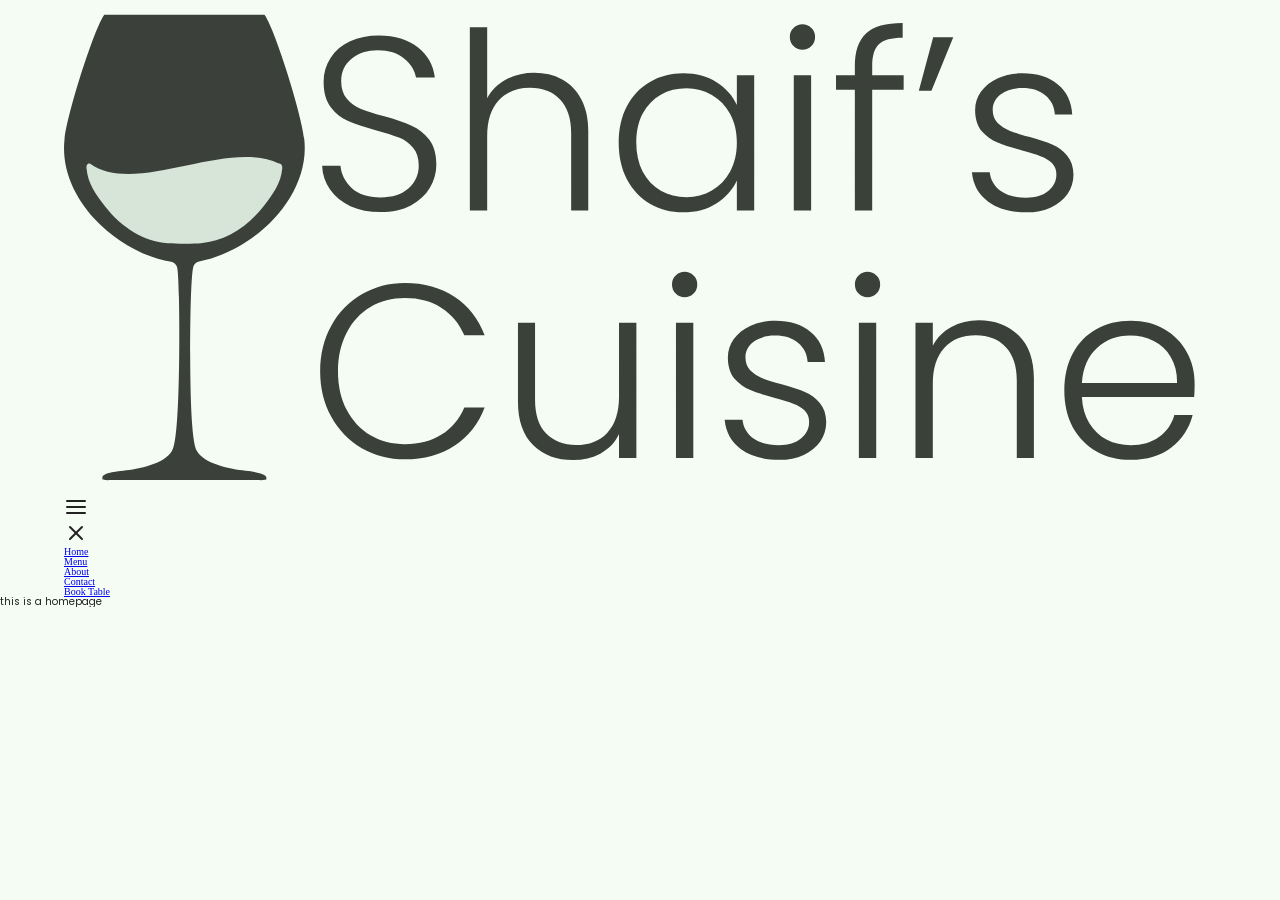
==== index.html @ fa2b7faa "feat: add navbar skeleton withlogo and nav links" ====
<!doctype html>
<html lang="en">
  <head>
    <meta charset="UTF-8" />
    <meta name="viewport" content="width=device-width, initial-scale=1.0" />
    <link rel="stylesheet" href="home.css" />
    <link rel="stylesheet" href="reset.css" />
    <link rel="stylesheet" href="globalStyles.css" />
    <link rel="stylesheet" href="components.css" />
    <!-- aos css -->
    <link rel="stylesheet" href="https://unpkg.com/aos@next/dist/aos.css" />
    <title>Home | Shaif's Cuisine</title>
  </head>
  <body>
    <!-- Nav Section -->
    <div class="nav">
      <div class="container">
        <div class="nav__wrapper">
          <a href="/index.html" class="logo">
            <img src="/images/logo.svg" alt="Shaif's Cuisine" />
          </a>
          <nav>
            <div class="nav__icon">
              <svg
                xmlns="http://www.w3.org/2000/svg"
                width="24"
                height="24"
                viewBox="0 0 24 24"
                fill="none"
                stroke="currentColor"
                stroke-width="2"
                stroke-linecap="round"
                stroke-linejoin="round"
              >
                <line x1="3" y1="12" x2="21" y2="12" />
                <line x1="3" y1="6" x2="21" y2="6" />
                <line x1="3" y1="18" x2="21" y2="18" />
              </svg>
            </div>
            <div class="nav__bgOverlay"></div>
            <ul class="nav__list">
              <div class="nav__close">
                <svg
                  xmlns="http://www.w3.org/2000/svg"
                  width="24"
                  height="24"
                  viewBox="0 0 24 24"
                  fill="none"
                  stroke="currentColor"
                  stroke-width="2"
                  stroke-linecap="round"
                  stroke-linejoin="round"
                >
                  <line x1="18" y1="6" x2="6" y2="18" />
                  <line x1="6" y1="6" x2="18" y2="18" />
                </svg>
              </div>
              <div class="nav__list__wrapper">
                <li><a href="/index.html" class="nav__link">Home</a></li>
                <li><a href="/menu.html" class="nav__link">Menu</a></li>
                <li><a href="/about.html" class="nav__link">About</a></li>
                <li><a href="/contact.html" class="nav__link">Contact</a></li>
                <li>
                  <a href="/booking.html" class="btn primary-btn">Book Table</a>
                </li>
              </div>
            </ul>
          </nav>
        </div>
      </div>
    </div>
    <!-- End Nav Section -->
    <h1>this is a homepage</h1>
    <!-- aos script -->
    <script src="https://unpkg.com/aos@next/dist/aos.js"></script>
  </body>
</html>
---- globalStyles.css ----
@import url("https://fonts.googleapis.com/css2?family=Poppins:wght@500;600&family=Raleway:ital,wght@0,100..900;1,100..900&display=swap");

html {
  font-size: 10px;
  overflow-x: hidden;
}
:root {
  --green-1: #26643b;
  --green-2: #a2de96;
  --lightGreen-1: #d6e5d8;
  --lightGreen-2: #f5fcf4;
  --black-1: #3b413a;
  --black-2: #3f3c3c;
  --black-3: #5b6359;
  --white-1: #e8e8e8;
}
body {
  background-color: var(--lightGreen-2);
  overflow-x: hidden;
}
section {
  padding: 100px 0;
}
@media only screen and(max-width:768px) {
  section {
    padding: 50px 0;
  }
}
.container {
  max-width: 1200px;
  width: 90%;
  margin: 0 auto;
}
img {
  width: 100%;
  height: 100%;
  object-fit: cover;
}
h1,
h2,
h3,
h4 {
  font-family: "Poppins", sans-serif;
}
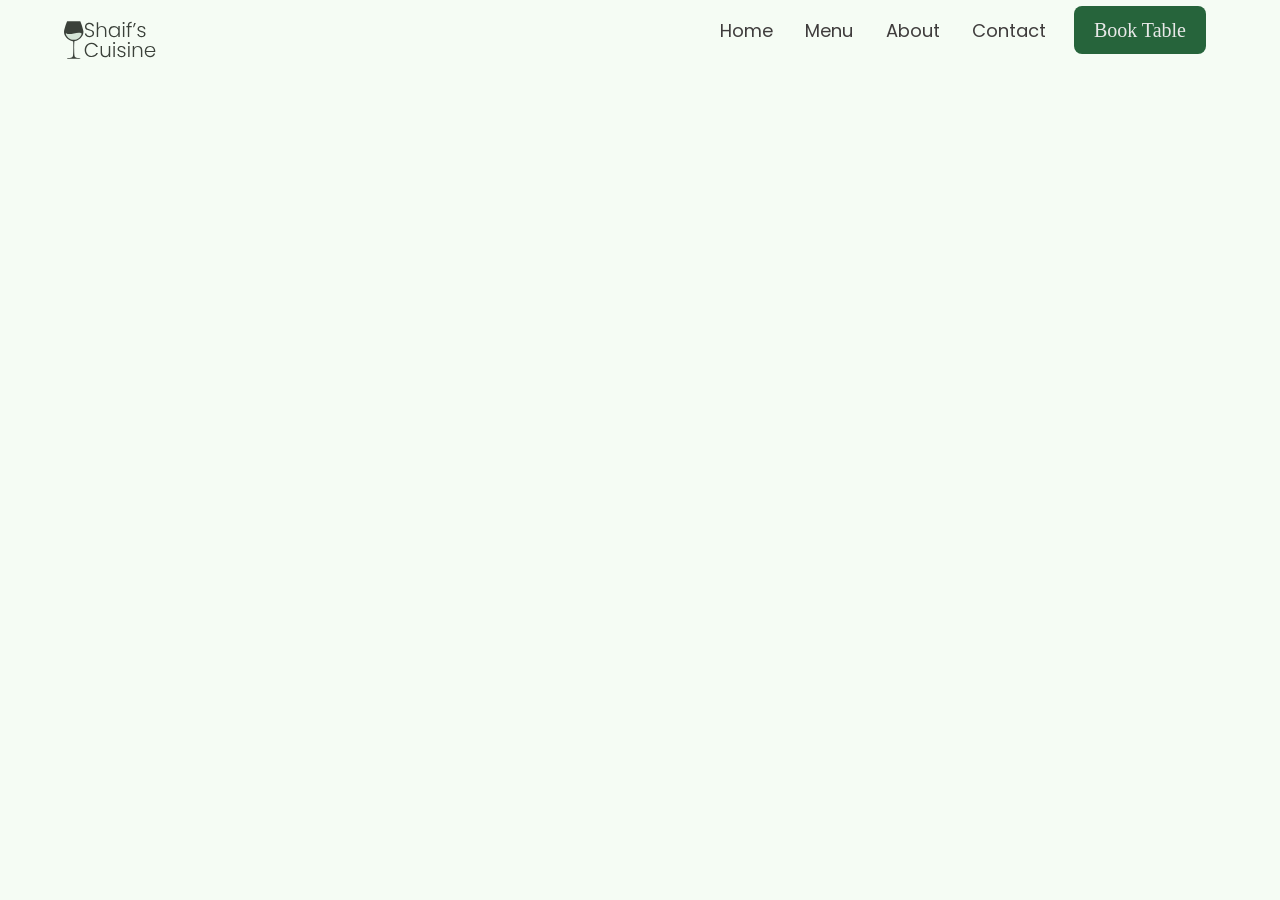
==== commit 40b72367: "style(navbar): complete navbar styling and responsive design" ====
--- a/index.html
+++ b/index.html
@@ -3,7 +3,6 @@
   <head>
     <meta charset="UTF-8" />
     <meta name="viewport" content="width=device-width, initial-scale=1.0" />
-    <link rel="stylesheet" href="home.css" />
     <link rel="stylesheet" href="reset.css" />
     <link rel="stylesheet" href="globalStyles.css" />
     <link rel="stylesheet" href="components.css" />
@@ -70,8 +69,9 @@
       </div>
     </div>
     <!-- End Nav Section -->
-    <h1>this is a homepage</h1>
     <!-- aos script -->
     <script src="https://unpkg.com/aos@next/dist/aos.js"></script>
+    <!-- Custom Script -->
+    <script src="/main.js"></script>
   </body>
 </html>
--- a/globalStyles.css
+++ b/globalStyles.css
@@ -2,7 +2,6 @@
 
 html {
   font-size: 10px;
-  overflow-x: hidden;
 }
 :root {
   --green-1: #26643b;
@@ -34,7 +33,7 @@
 img {
   width: 100%;
   height: 100%;
-  object-fit: cover;
+  object-fit: contain;
 }
 h1,
 h2,
--- a/components.css
+++ b/components.css
@@ -0,0 +1,110 @@
+/* nav styles */
+.nav {
+  padding: 2rem 0;
+}
+.nav__icon,
+.nav__close,
+.nav__bgOverlay {
+  display: none;
+}
+.nav__wrapper {
+  display: flex;
+  justify-content: space-between;
+}
+.nav__list li {
+  display: inline-block;
+  margin: 0 1rem;
+}
+.nav__list .nav__link {
+  font-size: 1.8rem;
+  font-family: "Poppins";
+  color: var(--black-2);
+  padding: 0.5rem;
+  text-decoration: none;
+}
+.nav__list li:hover .nav__link {
+  color: var(--green-1);
+}
+@media only screen and (max-width: 768px) {
+  .nav {
+    position: relative;
+  }
+  .nav__icon {
+    display: block;
+  }
+  .nav__icon svg,
+  .nav__close svg {
+    pointer-events: none;
+    height: 30px;
+    width: 30px;
+  }
+  .nav__close {
+    display: block;
+    position: absolute;
+    color: var(--black-1);
+    right: 1rem;
+    top: 1rem;
+    cursor: pointer;
+  }
+  .nav__list {
+    z-index: 1000;
+    position: absolute;
+    top: 0;
+    left: 100%;
+    height: 100vh;
+    width: 80%;
+    background: var(--lightGreen-1);
+    display: flex;
+    align-items: center;
+    justify-content: flex-end;
+    padding-right: 2rem;
+    transform: translate(0);
+    overflow: hidden;
+    transition: 0.3s ease-in transform;
+  }
+  .nav__list.show {
+    transform: translateX(-100%);
+  }
+  .nav__list li {
+    display: block;
+    text-align: right;
+    margin-bottom: 2rem;
+  }
+  .nav__list a {
+    font-size: 1.6rem;
+  }
+  .nav__bgOverlay {
+    position: absolute;
+    left: 0;
+    top: 0;
+    z-index: 1000;
+    height: 100vh;
+    width: 100%;
+    background: rgba(18, 24, 14, 0.808);
+    display: none;
+  }
+  .nav__bgOverlay.active {
+    display: block;
+  }
+}
+/* global button style */
+.btn {
+  color: var(--green-1);
+  font-family: "Poppins";
+  font-weight: 500;
+  border-radius: 8px;
+  font-size: 1.4rem;
+  padding: 1rem 2rem;
+  text-decoration: none;
+}
+.primary-btn {
+  color: var(--white-1);
+  background-color: var(--green-1);
+}
+
+@media only screen and (min-width: 768px) {
+  .btn {
+    padding: 1.3rem 2rem;
+    font-size: 2rem;
+  }
+}
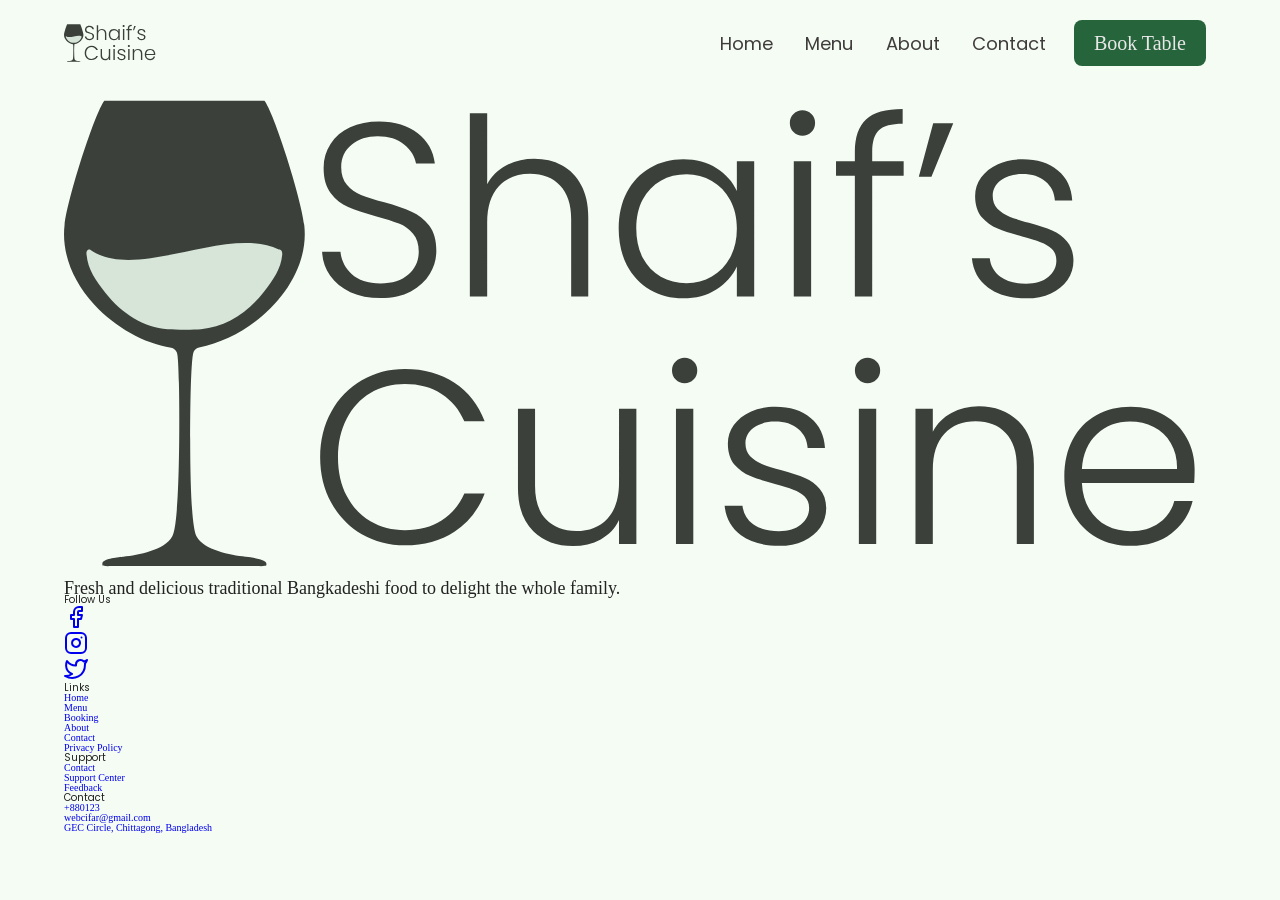
==== commit 64467b25: "feat: add footer skeleton structure" ====
--- a/index.html
+++ b/index.html
@@ -69,6 +69,113 @@
       </div>
     </div>
     <!-- End Nav Section -->
+    <!-- Footer Section -->
+    <footer>
+      <div class="container">
+        <div class="footer__wrapper">
+          <div class="footer__col1">
+            <div class="footer__logo">
+              <img src="/images/logo.svg" alt="Shaif's Cuisine" />
+            </div>
+            <p class="footer__desc">
+              Fresh and delicious traditional Bangkadeshi food to delight the
+              whole family.
+            </p>
+            <div class="footer__socials">
+              <h4 class="footer__socials__title">Follow Us</h4>
+              <ul>
+                <li>
+                  <a href="#"
+                    ><svg
+                      xmlns="http://www.w3.org/2000/svg"
+                      width="24"
+                      height="24"
+                      viewBox="0 0 24 24"
+                      fill="none"
+                      stroke="currentColor"
+                      stroke-width="2"
+                      stroke-linecap="round"
+                      stroke-linejoin="round"
+                    >
+                      <path
+                        d="M18 2h-3a5 5 0 0 0-5 5v3H7v4h3v8h4v-8h3l1-4h-4V7a1 1 0 0 1 1-1h3z"
+                      /></svg
+                  ></a>
+                </li>
+                <li>
+                  <a href="#"
+                    ><svg
+                      xmlns="http://www.w3.org/2000/svg"
+                      width="24"
+                      height="24"
+                      viewBox="0 0 24 24"
+                      fill="none"
+                      stroke="currentColor"
+                      stroke-width="2"
+                      stroke-linecap="round"
+                      stroke-linejoin="round"
+                    >
+                      <rect x="2" y="2" width="20" height="20" rx="5" ry="5" />
+                      <path
+                        d="M16 11.37A4 4 0 1 1 12.63 8 4 4 0 0 1 16 11.37z"
+                      />
+                      <line x1="17.5" y1="6.5" x2="17.51" y2="6.5" /></svg
+                  ></a>
+                </li>
+                <li>
+                  <a href="#"
+                    ><svg
+                      xmlns="http://www.w3.org/2000/svg"
+                      width="24"
+                      height="24"
+                      viewBox="0 0 24 24"
+                      fill="none"
+                      stroke="currentColor"
+                      stroke-width="2"
+                      stroke-linecap="round"
+                      stroke-linejoin="round"
+                    >
+                      <path
+                        d="M23 3a10.9 10.9 0 0 1-3.14 1.53 4.48 4.48 0 0 0-7.86 3v1A10.66 10.66 0 0 1 3 4s-4 9 5 13a11.64 11.64 0 0 1-7 2c9 5 20 0 20-11.5a4.5 4.5 0 0 0-.08-.83A7.72 7.72 0 0 0 23 3z"
+                      /></svg
+                  ></a>
+                </li>
+              </ul>
+            </div>
+          </div>
+          <div class="footer__col2">
+            <h3 class="footer__text__title">Links</h3>
+            <ul class="footer__text">
+              <li><a href="/index.html">Home</a></li>
+              <li><a href="/menu.html">Menu</a></li>
+              <li><a href="/booking.html">Booking</a></li>
+              <li><a href="/about.html">About</a></li>
+              <li><a href="/contact.html">Contact</a></li>
+              <li><a href="#">Privacy Policy</a></li>
+            </ul>
+            <div class="footer__col3">
+              <h3 class="footer__text__title">Support</h3>
+              <ul class="footer__text">
+                <li><a href="/contact.html">Contact</a></li>
+                <li><a href="#">Support Center</a></li>
+                <li><a href="#">Feedback</a></li>
+              </ul>
+            </div>
+            <div class="footer__col4">
+              <h3 class="footer__text__title">Contact</h3>
+              <ul class="footer__text">
+                <li><a href="tel:+880123">+880123</a></li>
+                <li>
+                  <a href="mailto:webcifar@gmail.com">webcifar@gmail.com</a>
+                </li>
+                <li><a href="#">GEC Circle, Chittagong, Bangladesh</a></li>
+              </ul>
+            </div>
+          </div>
+        </div>
+      </div>
+    </footer>
+    <!-- End Footer Section -->
     <!-- aos script -->
     <script src="https://unpkg.com/aos@next/dist/aos.js"></script>
     <!-- Custom Script -->
--- a/globalStyles.css
+++ b/globalStyles.css
@@ -41,3 +41,13 @@
 h4 {
   font-family: "Poppins", sans-serif;
 }
+p {
+  font-family: Raleway;
+  font-weight: 400;
+  line-height: 1.4rem;
+  font-size: 1.8rem;
+}
+a {
+  display: inline-block;
+  text-decoration: none;
+}
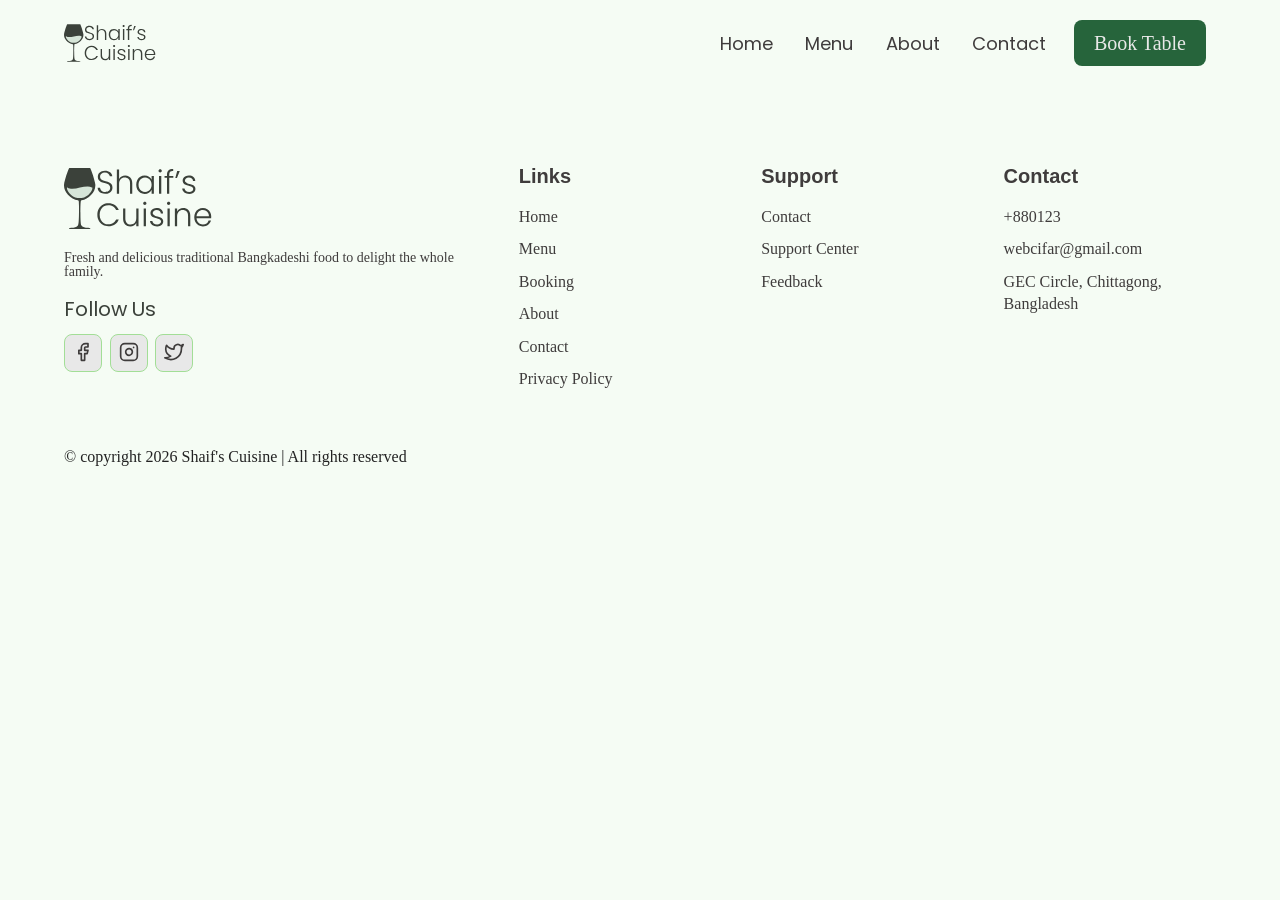
==== commit a3d81733: "style: complete footer styling and responsive layout" ====
--- a/index.html
+++ b/index.html
@@ -153,28 +153,35 @@
               <li><a href="/contact.html">Contact</a></li>
               <li><a href="#">Privacy Policy</a></li>
             </ul>
-            <div class="footer__col3">
-              <h3 class="footer__text__title">Support</h3>
-              <ul class="footer__text">
-                <li><a href="/contact.html">Contact</a></li>
-                <li><a href="#">Support Center</a></li>
-                <li><a href="#">Feedback</a></li>
-              </ul>
-            </div>
-            <div class="footer__col4">
-              <h3 class="footer__text__title">Contact</h3>
-              <ul class="footer__text">
-                <li><a href="tel:+880123">+880123</a></li>
-                <li>
-                  <a href="mailto:webcifar@gmail.com">webcifar@gmail.com</a>
-                </li>
-                <li><a href="#">GEC Circle, Chittagong, Bangladesh</a></li>
-              </ul>
-            </div>
+          </div>
+          <div class="footer__col3">
+            <h3 class="footer__text__title">Support</h3>
+            <ul class="footer__text">
+              <li><a href="/contact.html">Contact</a></li>
+              <li><a href="#">Support Center</a></li>
+              <li><a href="#">Feedback</a></li>
+            </ul>
+          </div>
+          <div class="footer__col4">
+            <h3 class="footer__text__title">Contact</h3>
+            <ul class="footer__text">
+              <li><a href="tel:+880123">+880123</a></li>
+              <li>
+                <a href="mailto:webcifar@gmail.com">webcifar@gmail.com</a>
+              </li>
+              <li><a href="#">GEC Circle, Chittagong, Bangladesh</a></li>
+            </ul>
           </div>
         </div>
       </div>
     </footer>
+    <div id="copyright">
+      <div class="container">
+        <p class="copyright__text">
+          &copy; copyright 2026 Shaif's Cuisine | All rights reserved
+        </p>
+      </div>
+    </div>
     <!-- End Footer Section -->
     <!-- aos script -->
     <script src="https://unpkg.com/aos@next/dist/aos.js"></script>
--- a/components.css
+++ b/components.css
@@ -108,3 +108,99 @@
     font-size: 2rem;
   }
 }
+
+/* footer styles */
+.footer {
+  background: var(--lightGreen-1);
+  padding-top: 5rem;
+  padding-bottom: 2rem;
+}
+.footer__wrapper {
+  display: flex;
+  flex-direction: column;
+  gap: 3rem;
+}
+.footer__logo {
+  width: 150px;
+  margin-bottom: 2rem;
+}
+.footer__desc {
+  font-size: 1.4rem;
+  color: var(--black-2);
+  margin-bottom: 2rem;
+}
+.footer__socials__title {
+  font-size: 1.8rem;
+  color: var(--black-1);
+  margin-bottom: 1rem;
+}
+.footer__socials li {
+  display: inline-block;
+  margin-right: 0.5rem;
+}
+.footer__socials a {
+  padding: 0.5rem 0.8rem;
+  background-color: var(--white-1);
+  border: 1px solid var(--green-2);
+  border-radius: 8px;
+}
+.footer__socials svg {
+  width: 20px;
+  color: var(--black-2);
+}
+.footer__text__title {
+  font-size: 1.8rem;
+  margin-bottom: 0.5rem;
+  color: var(--black-2);
+  font-weight: 600;
+}
+.footer__text a {
+  font-size: 1.4rem;
+  margin-bottom: 0.5rem;
+  color: var(--black-2);
+  font-family: Raleway;
+  font-weight: 500;
+  line-height: 1.4em;
+}
+@media only screen and (min-width: 768px) {
+  footer {
+    padding-top: 8rem;
+    padding-bottom: 4rem;
+  }
+  .footer__wrapper {
+    flex-direction: row;
+  }
+  .footer__col1 {
+    flex: 4;
+  }
+  .footer__col2,
+  .footer__col3,
+  .footer__col4 {
+    flex: 2;
+  }
+  .footer__socials__title {
+    font-size: 2rem;
+    margin-bottom: 1.5rem;
+  }
+  .footer__text__title {
+    font-size: 2rem;
+    margin-bottom: 2rem;
+  }
+  .footer__text a {
+    font-size: 1.6rem;
+    margin-bottom: 1rem;
+  }
+}
+#copyright {
+  padding: 1rem 0;
+}
+.copyright__text {
+  font-size: 1.4rem;
+  text-align: center;
+}
+@media only screen and (min-width: 768px) {
+  .copyright__text {
+    font-size: 1.6rem;
+    text-align: left;
+  }
+}
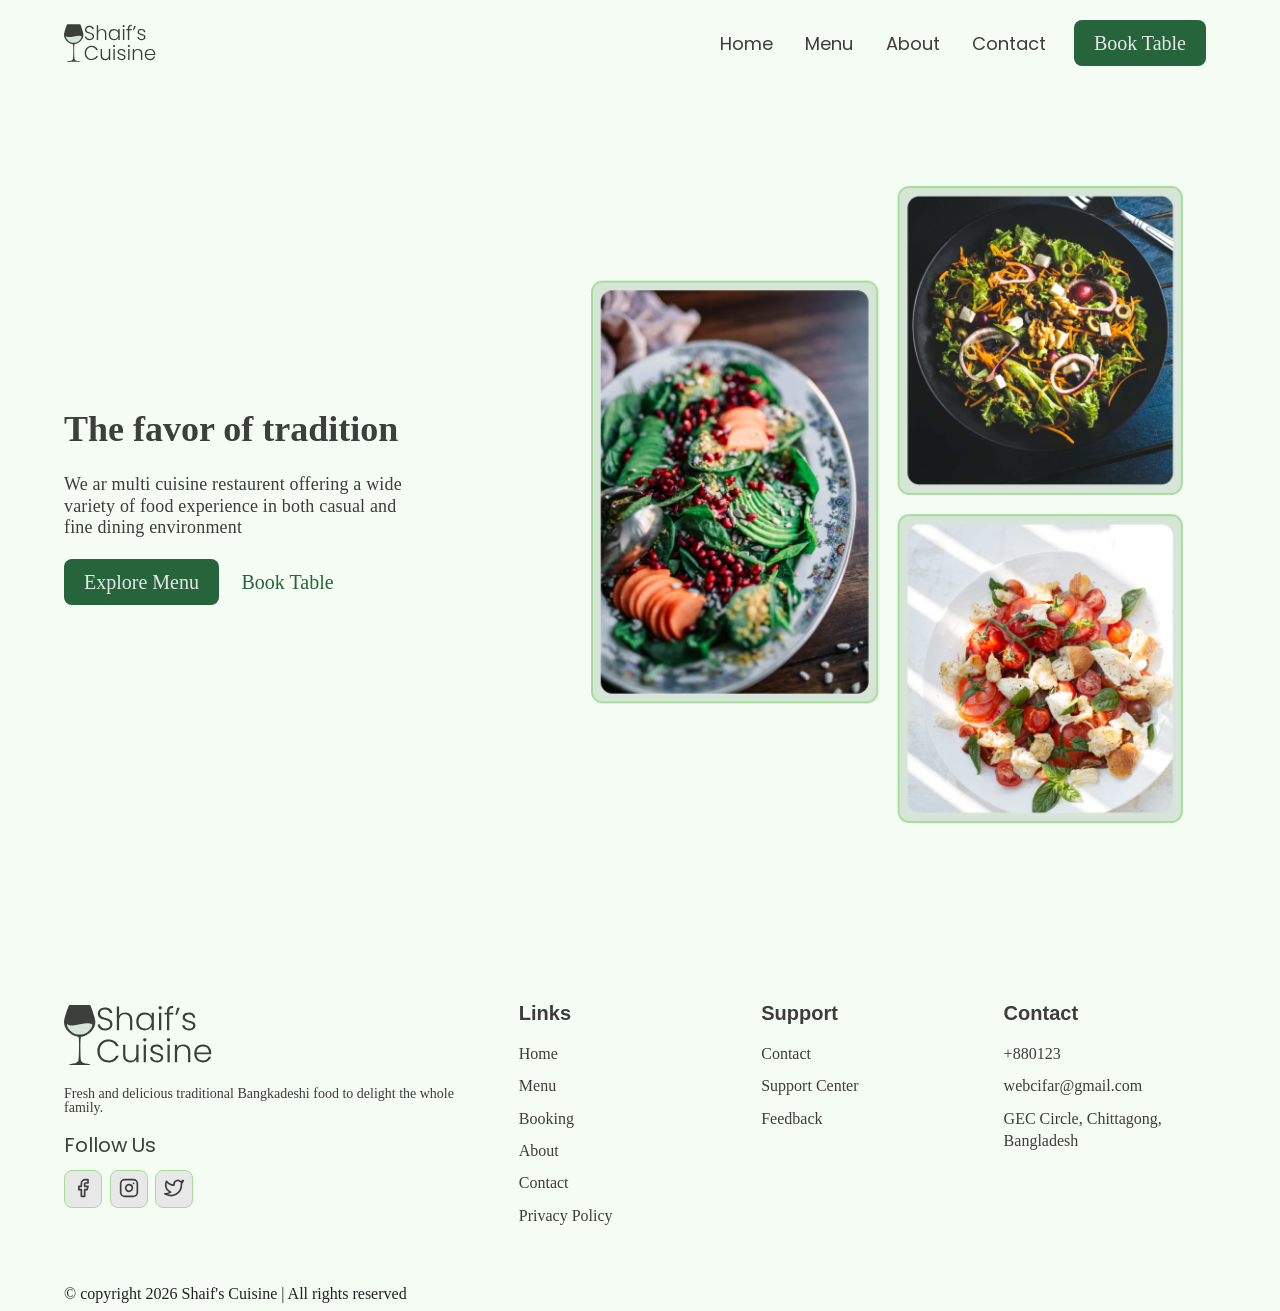
==== commit 201190a0: "feat: add hero skeleton and styles with responsive layout" ====
--- a/index.html
+++ b/index.html
@@ -8,6 +8,7 @@
     <link rel="stylesheet" href="components.css" />
     <!-- aos css -->
     <link rel="stylesheet" href="https://unpkg.com/aos@next/dist/aos.css" />
+    <link rel="stylesheet" href="home.css" />
     <title>Home | Shaif's Cuisine</title>
   </head>
   <body>
@@ -69,6 +70,32 @@
       </div>
     </div>
     <!-- End Nav Section -->
+    <!-- Hero Section -->
+    <section id="hero">
+      <div class="container">
+        <div class="hero__wrapper">
+          <div class="hero__left" data-aos="fade-left">
+            <div class="hero__left__wrapper">
+              <h1 class="hero__heading">The favor of tradition</h1>
+              <p class="hero__info">
+                We ar multi cuisine restaurent offering a wide variety of food
+                experience in both casual and fine dining environment
+              </p>
+              <div class="button__wrapper">
+                <a href="#" class="btn primary-btn">Explore Menu</a>
+                <a href="#" class="btn">Book Table</a>
+              </div>
+            </div>
+          </div>
+          <div class="hero__right" data-aos="fade-right">
+            <div class="hero__imgWrapper">
+              <img src="images/heroImg.png" alt="food img" />
+            </div>
+          </div>
+        </div>
+      </div>
+    </section>
+    <!-- End Hero Section -->
     <!-- Footer Section -->
     <footer>
       <div class="container">
--- a/home.css
+++ b/home.css
@@ -0,0 +1,65 @@
+/* hero section */
+.hero__wrapper {
+  display: flex;
+  align-items: center;
+  justify-content: center;
+  flex-direction: column-reverse;
+  gap: 5rem;
+}
+.hero__left__wrapper {
+  max-width: 360px;
+}
+.hero__imgWrapper {
+  max-width: 400px;
+  width: 80%;
+  margin: 0 auto;
+}
+.hero__heading {
+  font-family: Poppins;
+  font-weight: 600;
+  line-height: 1.4em;
+  text-align: center;
+  font-size: 1.8rem;
+  margin-bottom: 1.5rem;
+  color: var(--black-1);
+}
+.hero__info {
+  text-align: center;
+  font-size: 1.4rem;
+  margin-bottom: 1.5rem;
+  color: var(--black-2);
+  line-height: 1.2em;
+  letter-spacing: 0.01em;
+}
+.button__wrapper {
+  text-align: center;
+}
+@media only screen and (min-width: 768px) {
+  .hero__wrapper {
+    flex-direction: row;
+    gap: 0;
+  }
+  .hero__left {
+    flex: 3;
+  }
+  .hero__right {
+    flex: 4;
+  }
+  .hero__heading {
+    font-size: 3.6rem;
+    margin-bottom: 2rem;
+    text-align: left;
+  }
+  .hero__info {
+    margin-bottom: 2rem;
+    text-align: left;
+    font-size: 1.8rem;
+  }
+  .button__wrapper {
+    text-align: left;
+  }
+  .hero__imgWrapper {
+    max-width: none;
+    width: 90%;
+  }
+}
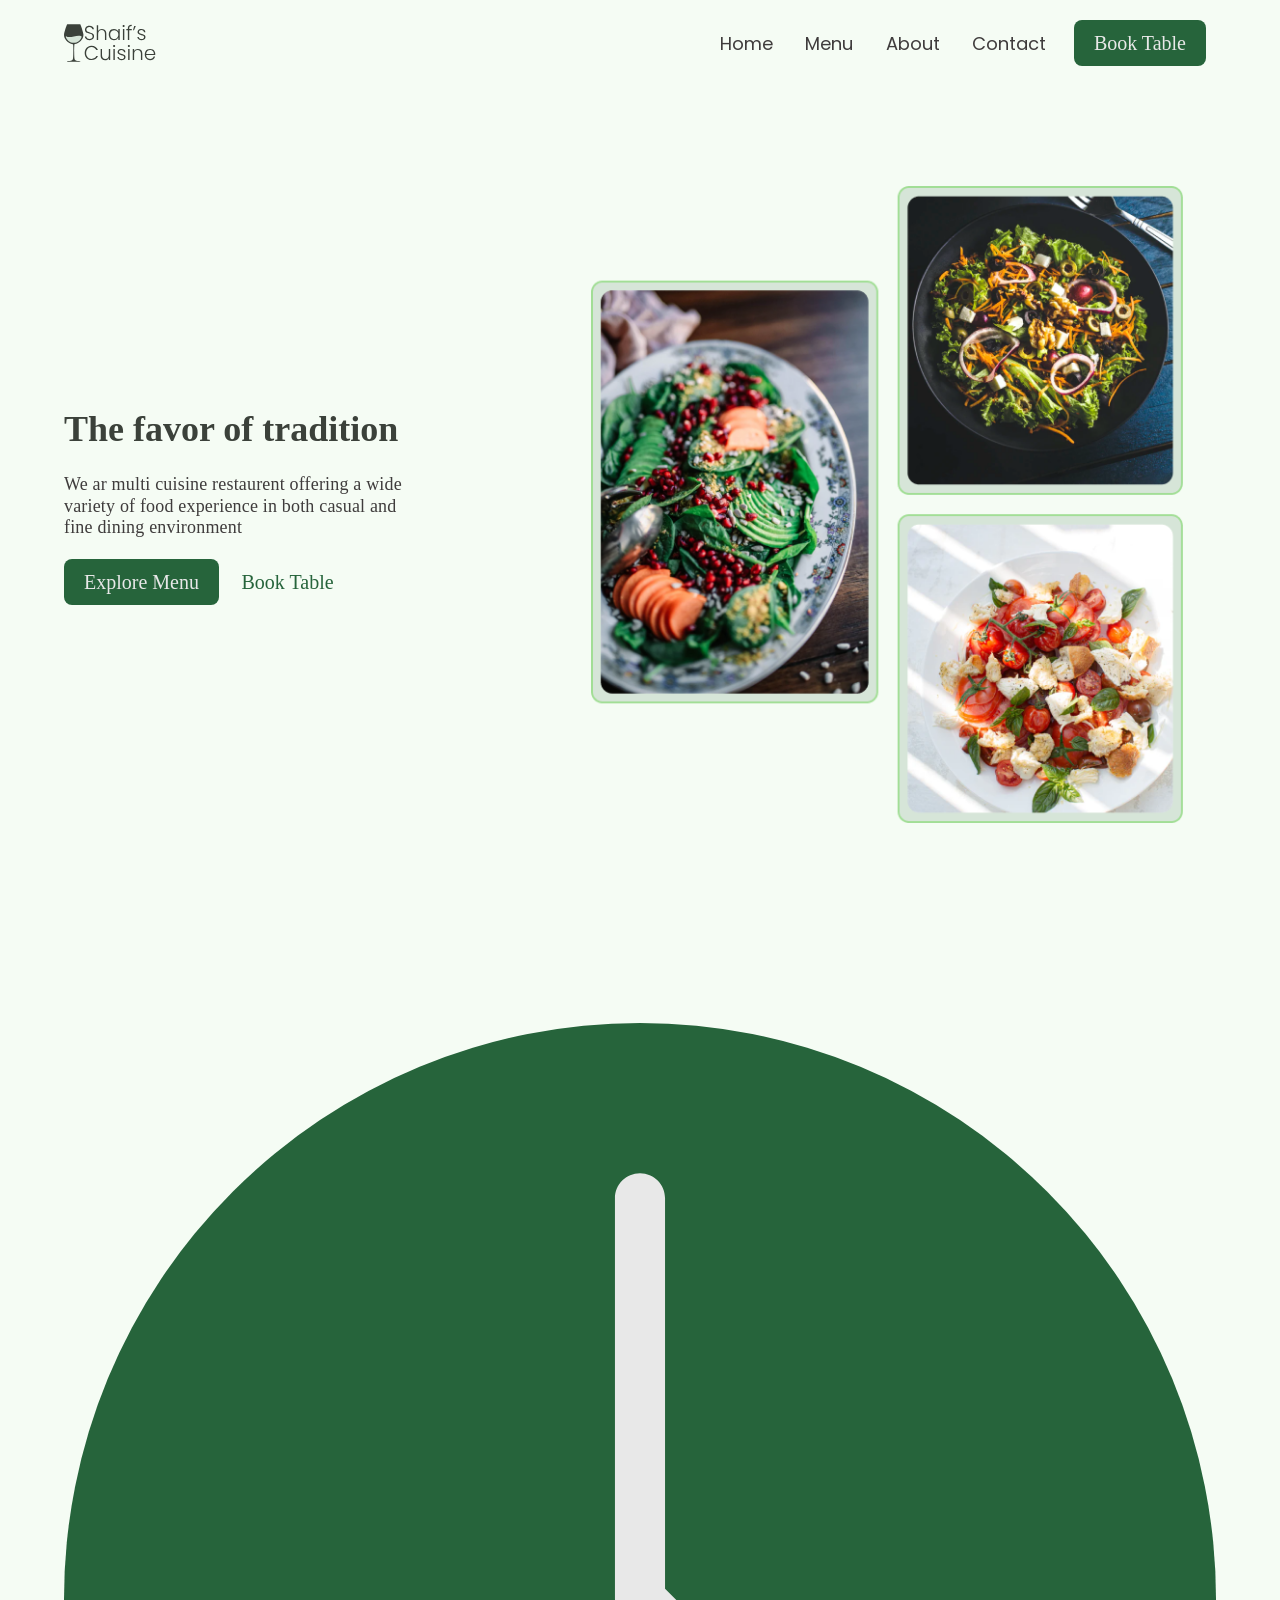
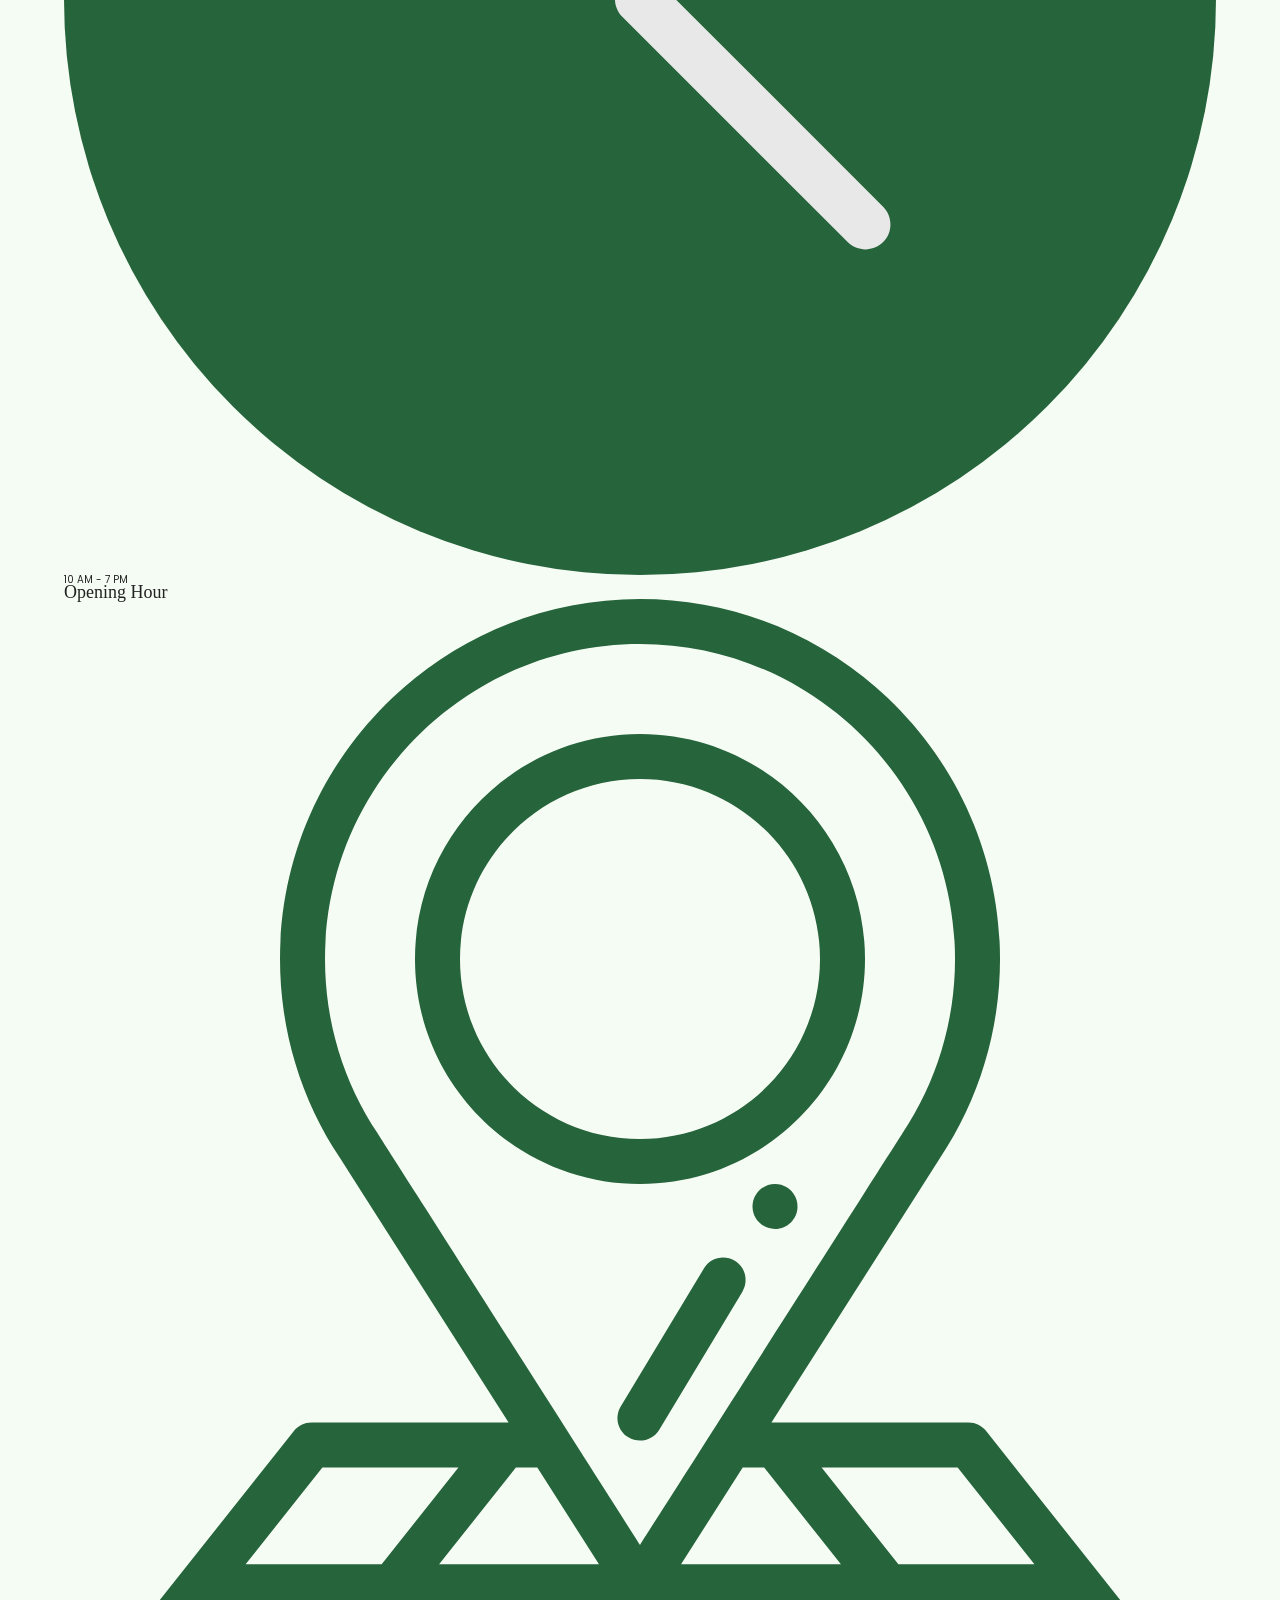
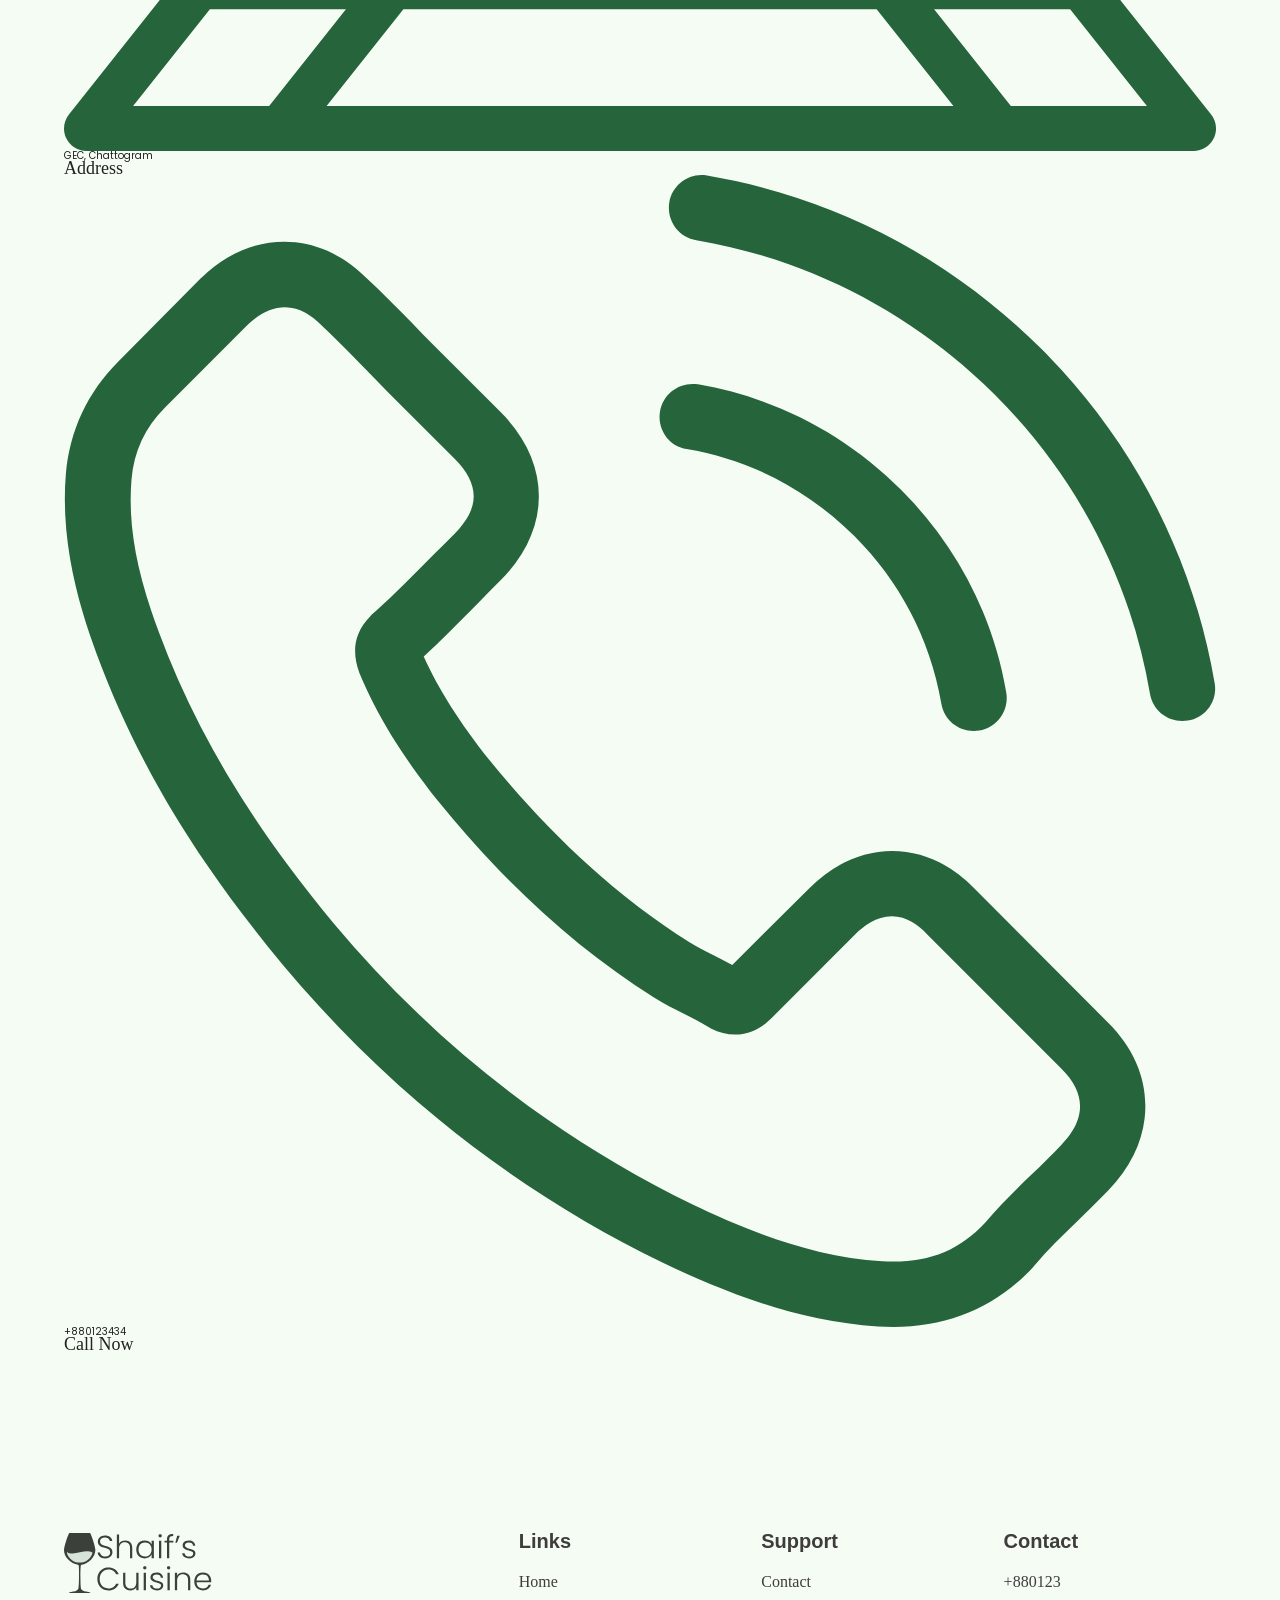
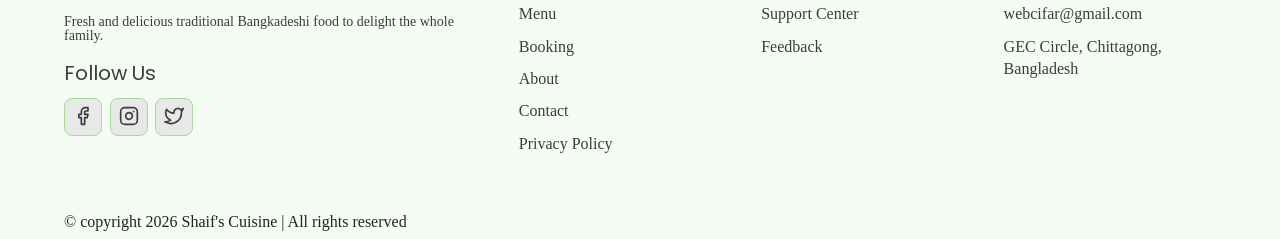
==== commit c96744ed: "feat: add store info structure" ====
--- a/index.html
+++ b/index.html
@@ -96,6 +96,35 @@
       </div>
     </section>
     <!-- End Hero Section -->
+    <!-- Store info Section -->
+    <section id="storeInfo">
+      <div class="container">
+        <div class="storeInfo__wrapper">
+          <div class="storeInfo__item">
+            <div class="storeInfo__icon">
+              <img src="/images/wall-clock-icon.svg" alt="" />
+            </div>
+            <h3 class="storeInfo__title">10 AM - 7 PM</h3>
+            <p class="storeInfo__text">Opening Hour</p>
+          </div>
+          <div class="storeInfo__item">
+            <div class="storeInfo__icon">
+              <img src="/images/address-icon.svg" alt="" />
+            </div>
+            <h3 class="storeInfo__title">GEC, Chattogram</h3>
+            <p class="storeInfo__text">Address</p>
+          </div>
+          <div class="storeInfo__item">
+            <div class="storeInfo__icon">
+              <img src="/images/phone-icon.svg" alt="" />
+            </div>
+            <h3 class="storeInfo__title">+880123434</h3>
+            <p class="storeInfo__text">Call Now</p>
+          </div>
+        </div>
+      </div>
+    </section>
+    <!-- End of Store info Section -->
     <!-- Footer Section -->
     <footer>
       <div class="container">
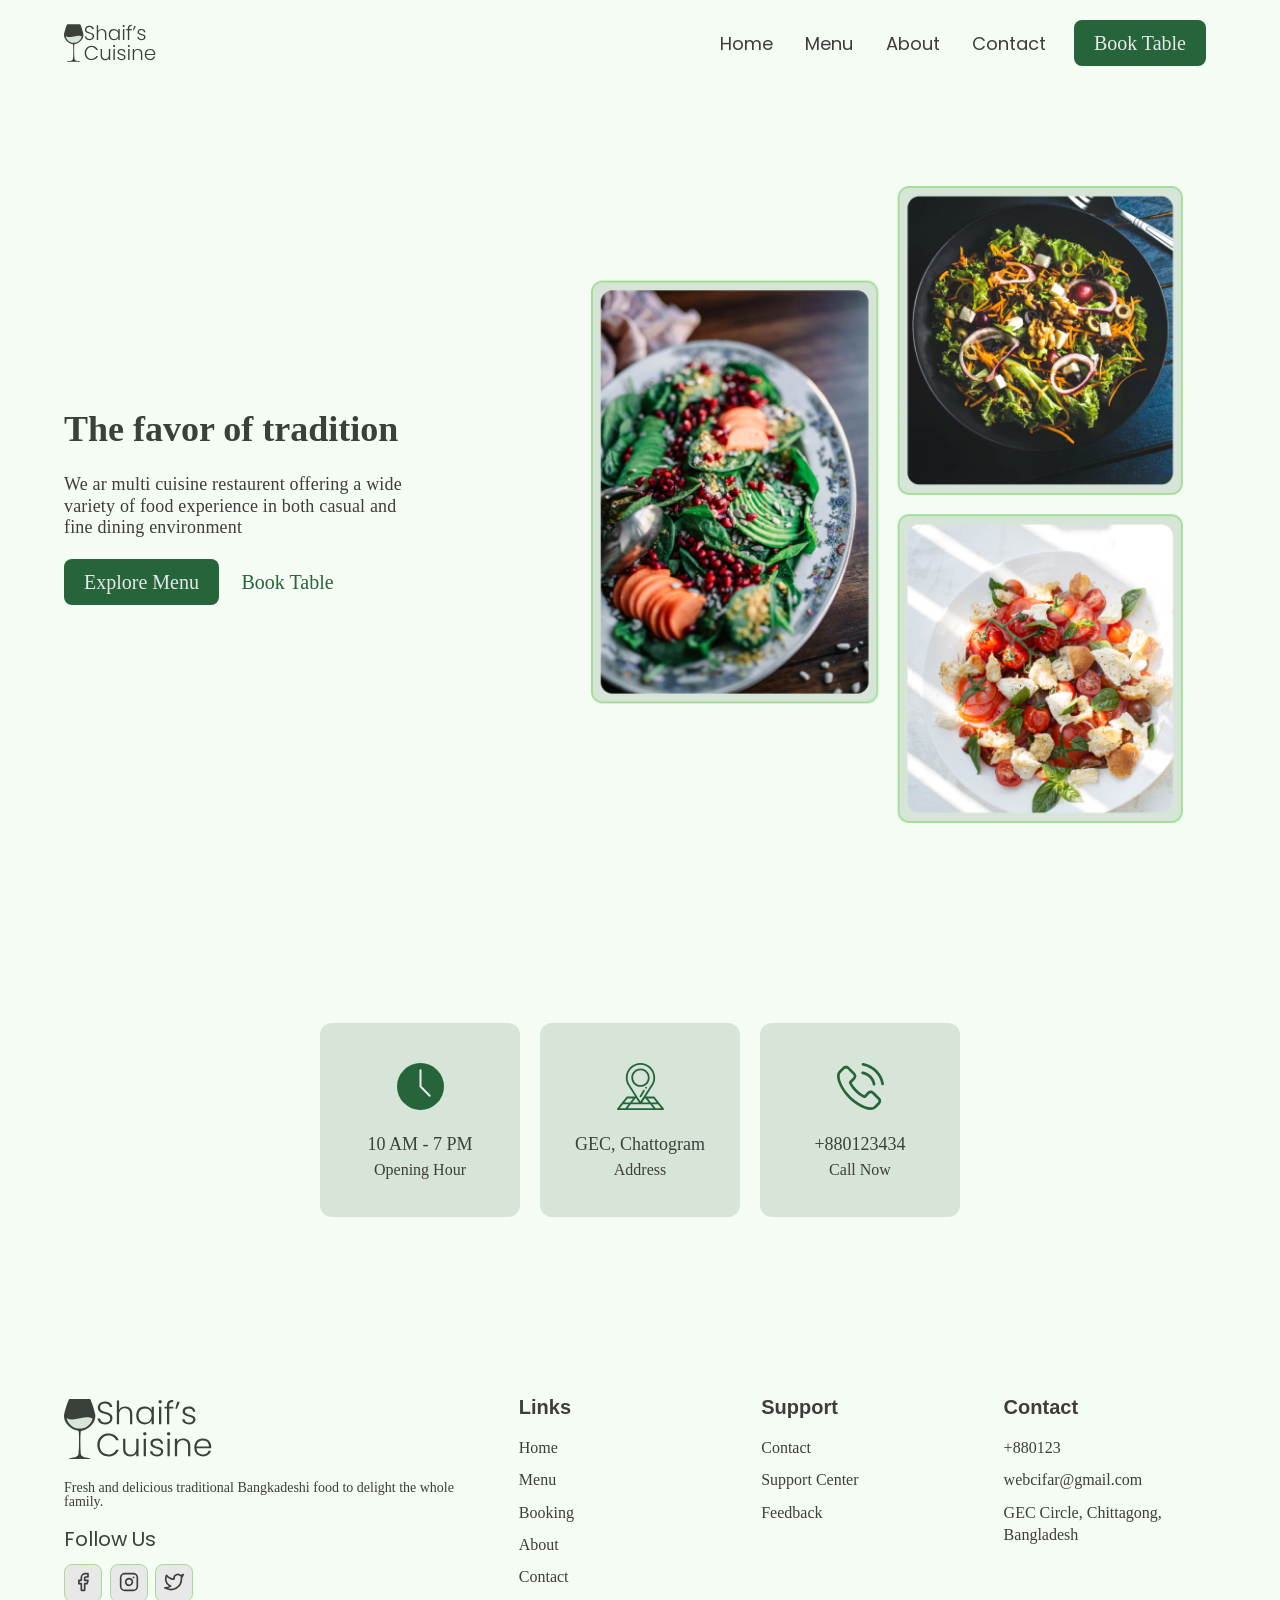
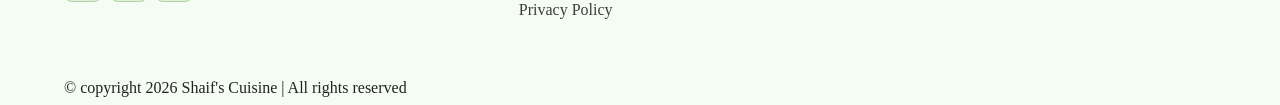
==== commit 9ee59128: "style: add store info styles and responsive layout with aos animation" ====
--- a/index.html
+++ b/index.html
@@ -97,7 +97,7 @@
     </section>
     <!-- End Hero Section -->
     <!-- Store info Section -->
-    <section id="storeInfo">
+    <section id="storeInfo" data-aos="fade-up">
       <div class="container">
         <div class="storeInfo__wrapper">
           <div class="storeInfo__item">
--- a/components.css
+++ b/components.css
@@ -204,3 +204,55 @@
     text-align: left;
   }
 }
+/* StoreInfo */
+.storeInfo__wrapper {
+  display: flex;
+  justify-content: center;
+  align-items: stretch;
+  flex-wrap: wrap;
+  gap: 1rem;
+}
+.storeInfo__item {
+  background-color: var(--lightGreen-1);
+  padding: 20px 30px;
+  text-align: center;
+  border-radius: 12px;
+  width: 150px;
+}
+.storeInfo__icon {
+  width: 30px;
+  margin: 0 auto;
+  margin-bottom: 1.5rem;
+}
+.storeInfo__title {
+  font-size: 1.4rem;
+  font-family: Poppins;
+  font-weight: 500;
+  margin-bottom: 0.5rem;
+  color: var(--black-1);
+}
+.storeInfo__text {
+  font-size: 1.4rem;
+  font-family: Raleway;
+  color: var(--black-2);
+}
+@media only screen and (min-width: 768px) {
+  .storeInfo__wrapper {
+    gap: 2rem;
+  }
+  .storeInfo__item {
+    min-width: 200px;
+    padding: 40px 0;
+  }
+  .storeInfo__icon {
+    width: 47px;
+    margin-bottom: 2.5rem;
+  }
+  .storeInfo__title {
+    font-size: 1.8rem;
+    margin-bottom: 1rem;
+  }
+  .storeInfo__text {
+    font-size: 1.6rem;
+  }
+}
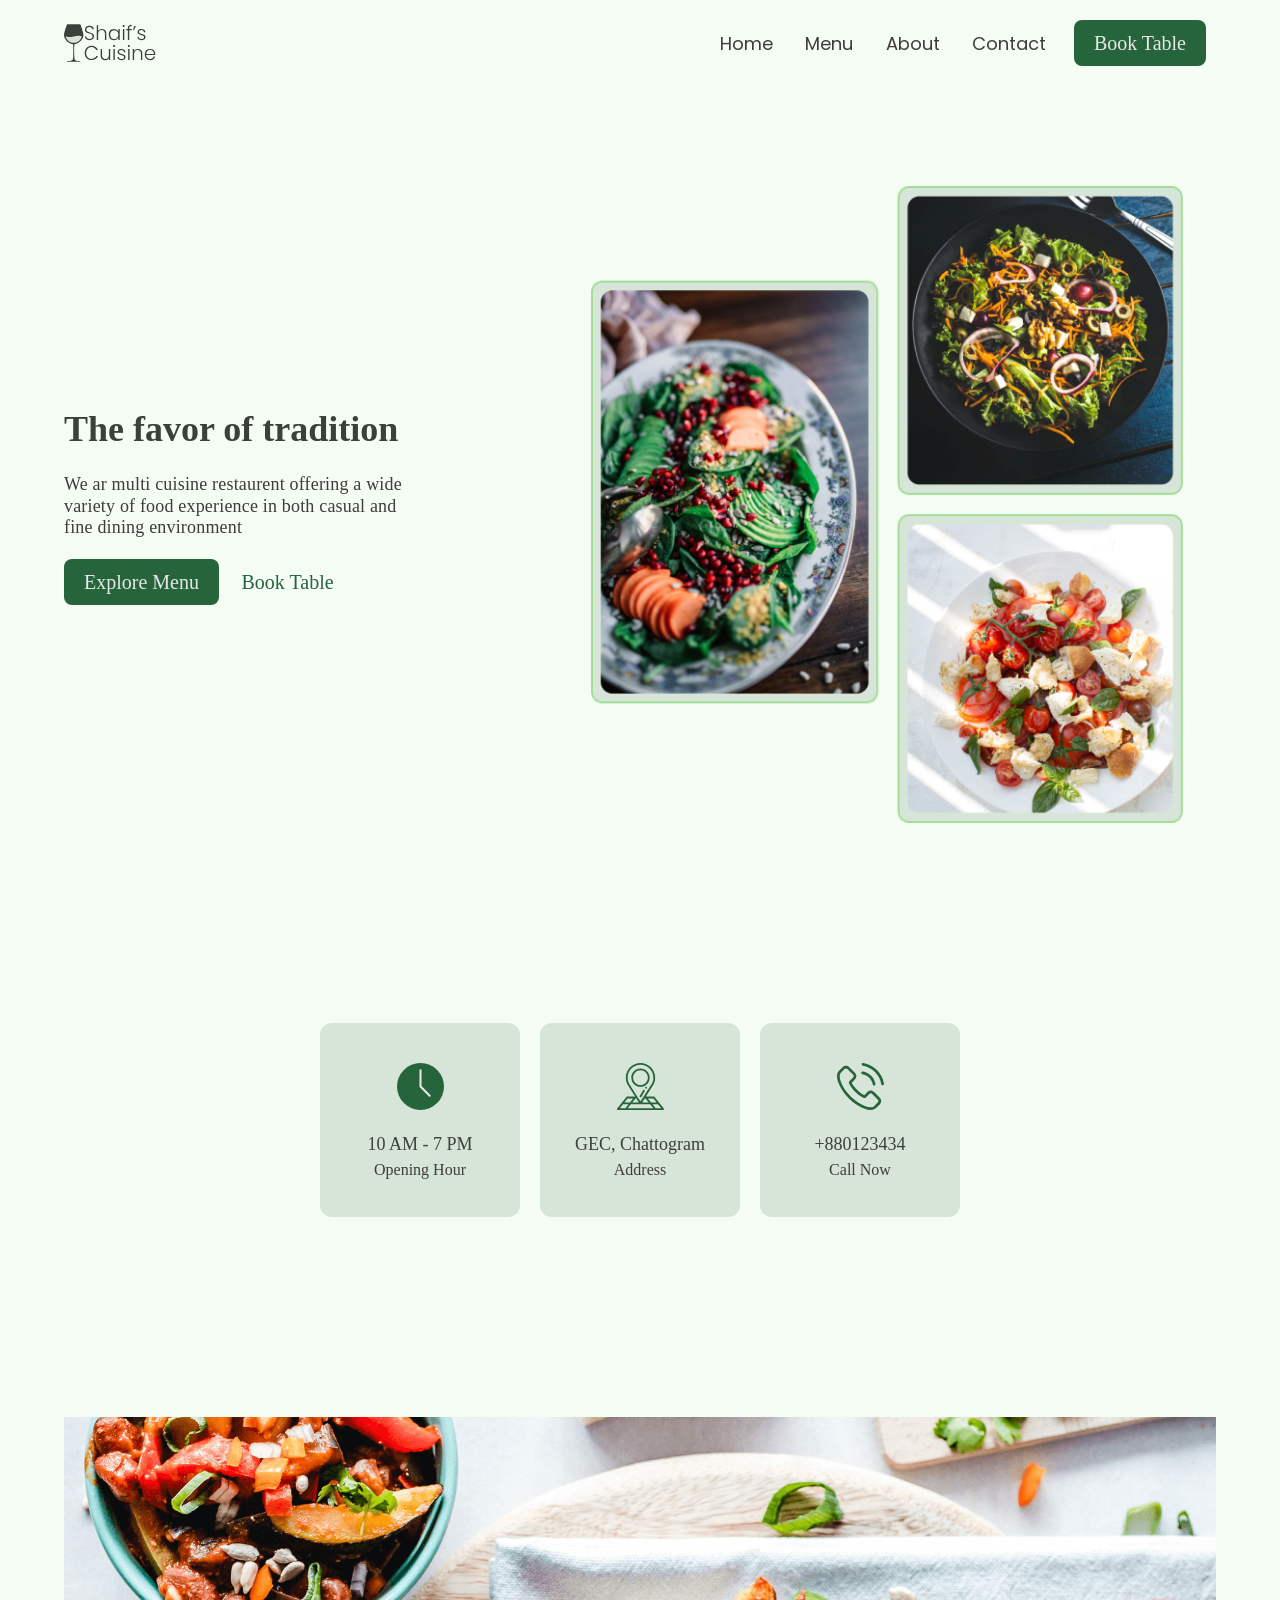
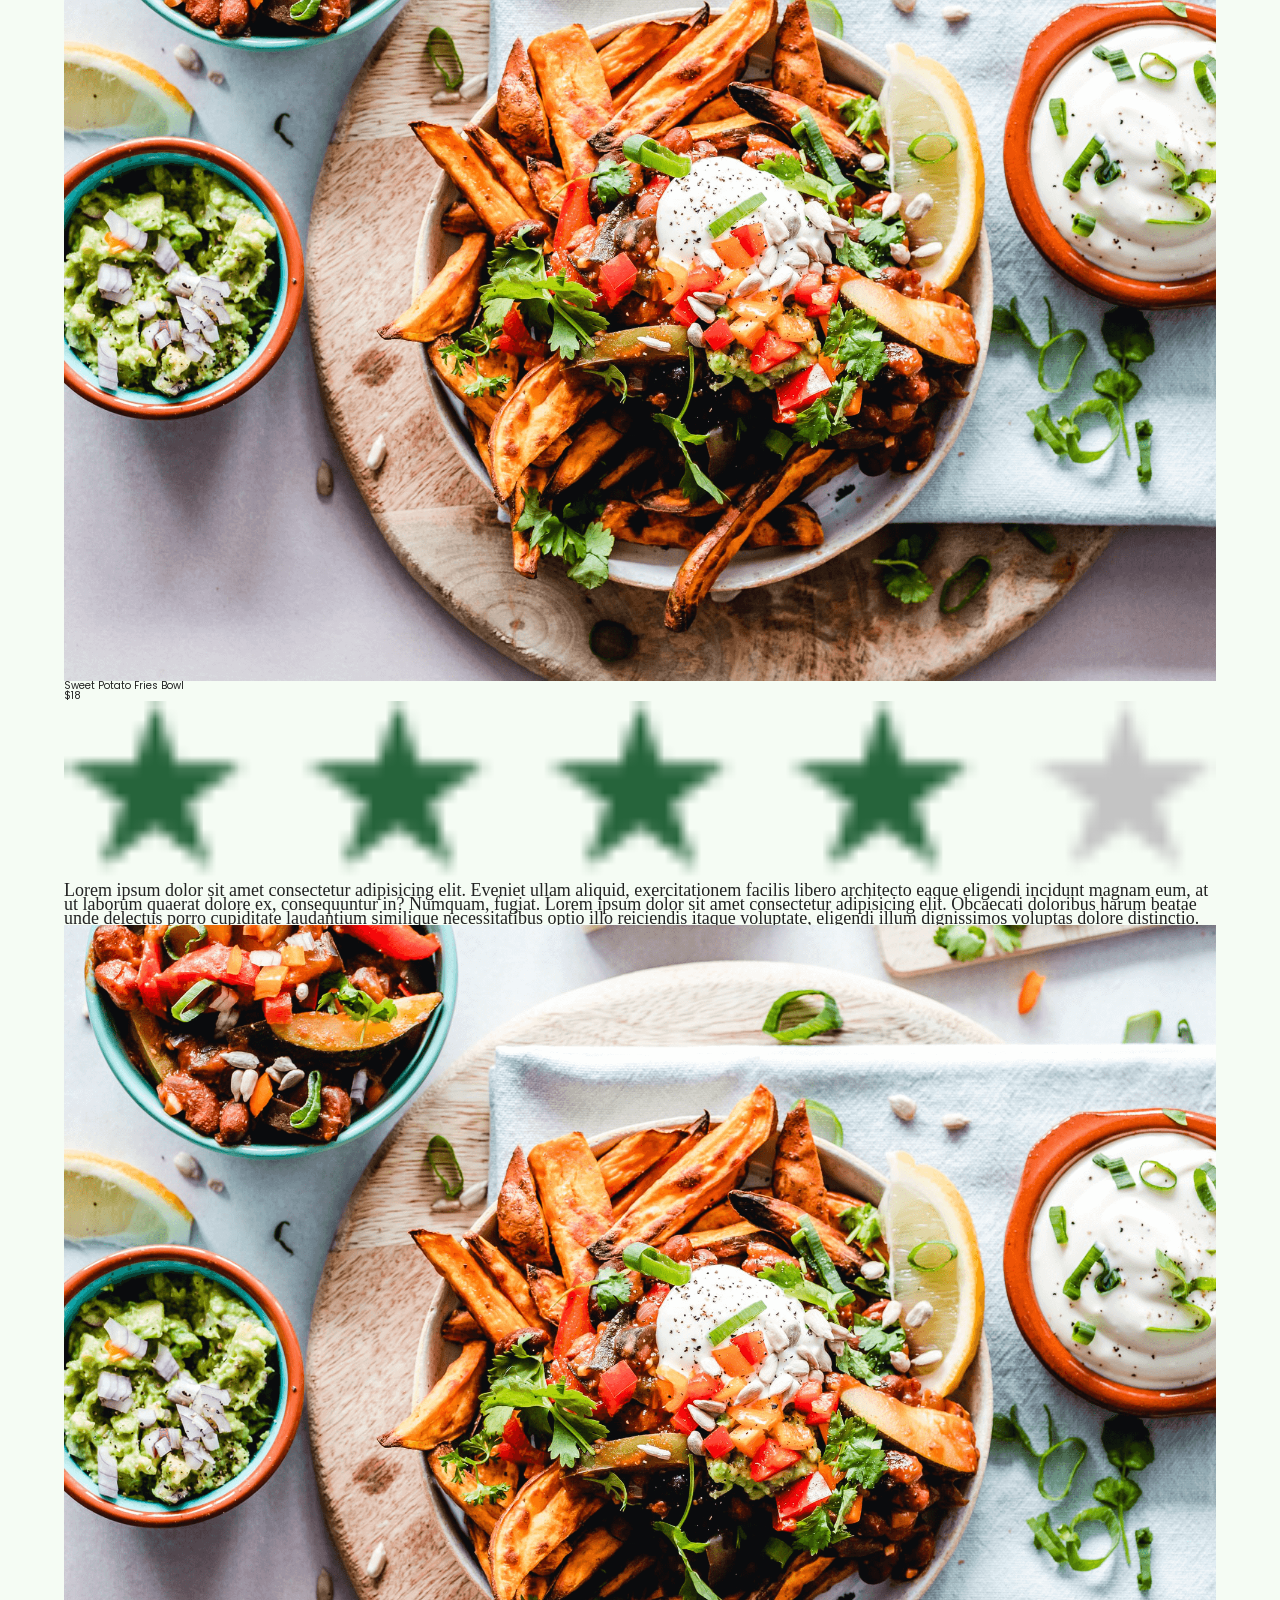
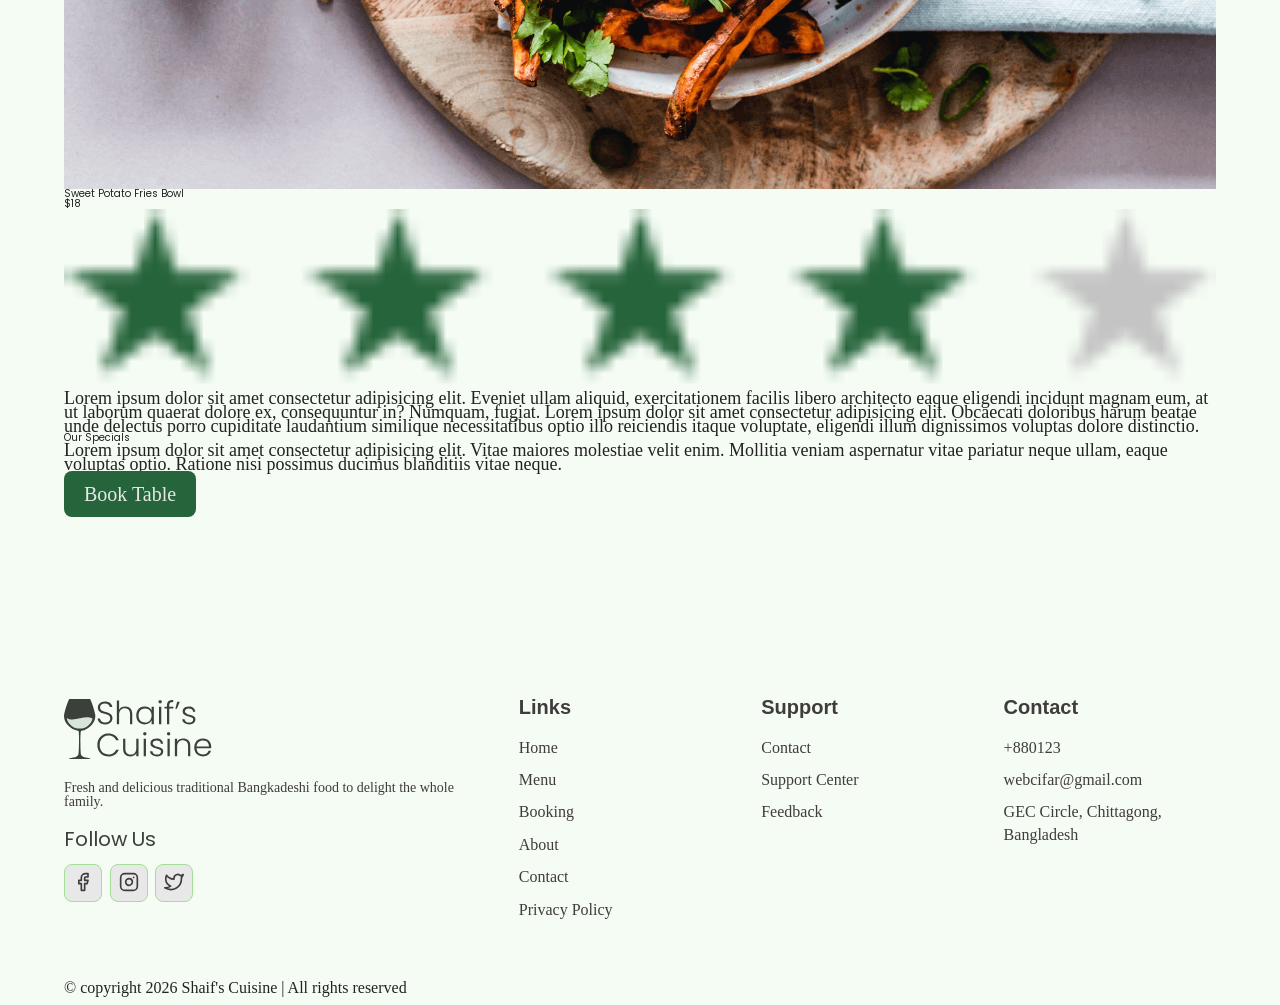
==== commit dcecc854: "feat: add Our Specials section structure" ====
--- a/index.html
+++ b/index.html
@@ -125,6 +125,66 @@
       </div>
     </section>
     <!-- End of Store info Section -->
+    <!-- Our Specials Section -->
+    <section id="ourSpecials">
+      <div class="container">
+        <div class="ourSpecials__wrapper">
+          <div class="ourSpecials__left">
+            <div class="ourSpecials__item">
+              <div class="ourSpecials__item__img">
+                <img src="/images/food-3.png" alt="food img" />
+              </div>
+              <h2 class="ourSpecials__item__title">Sweet Potato Fries Bowl</h2>
+              <h3 class="ourSpecials__item__price">$18</h3>
+              <div class="ourSpecials__item__stars">
+                <img src="/images/3star.png" alt="3stars" />
+              </div>
+              <p class="ourSpecials__item__text">
+                Lorem ipsum dolor sit amet consectetur adipisicing elit. Eveniet
+                ullam aliquid, exercitationem facilis libero architecto eaque
+                eligendi incidunt magnam eum, at ut laborum quaerat dolore ex,
+                consequuntur in? Numquam, fugiat. Lorem ipsum dolor sit amet
+                consectetur adipisicing elit. Obcaecati doloribus harum beatae
+                unde delectus porro cupiditate laudantium similique
+                necessitatibus optio illo reiciendis itaque voluptate, eligendi
+                illum dignissimos voluptas dolore distinctio.
+              </p>
+            </div>
+            <div class="ourSpecials__item">
+              <div class="ourSpecials__item__img">
+                <img src="/images/food-3.png" alt="food img" />
+              </div>
+              <h2 class="ourSpecials__item__title">Sweet Potato Fries Bowl</h2>
+              <h3 class="ourSpecials__item__price">$18</h3>
+              <div class="ourSpecials__item__stars">
+                <img src="/images/3star.png" alt="3stars" />
+              </div>
+              <p class="ourSpecials__item__text">
+                Lorem ipsum dolor sit amet consectetur adipisicing elit. Eveniet
+                ullam aliquid, exercitationem facilis libero architecto eaque
+                eligendi incidunt magnam eum, at ut laborum quaerat dolore ex,
+                consequuntur in? Numquam, fugiat. Lorem ipsum dolor sit amet
+                consectetur adipisicing elit. Obcaecati doloribus harum beatae
+                unde delectus porro cupiditate laudantium similique
+                necessitatibus optio illo reiciendis itaque voluptate, eligendi
+                illum dignissimos voluptas dolore distinctio.
+              </p>
+            </div>
+          </div>
+          <div class="ourSpecials__right">
+            <h2 class="ourSpecials__title">Our Specials</h2>
+            <p class="ourSpecials__text">
+              Lorem ipsum dolor sit amet consectetur adipisicing elit. Vitae
+              maiores molestiae velit enim. Mollitia veniam aspernatur vitae
+              pariatur neque ullam, eaque voluptas optio. Ratione nisi possimus
+              ducimus blanditiis vitae neque.
+            </p>
+            <a href="/booking.html" class="btn primary-btn">Book Table</a>
+          </div>
+        </div>
+      </div>
+    </section>
+    <!-- End of Our Specials Section -->
     <!-- Footer Section -->
     <footer>
       <div class="container">
